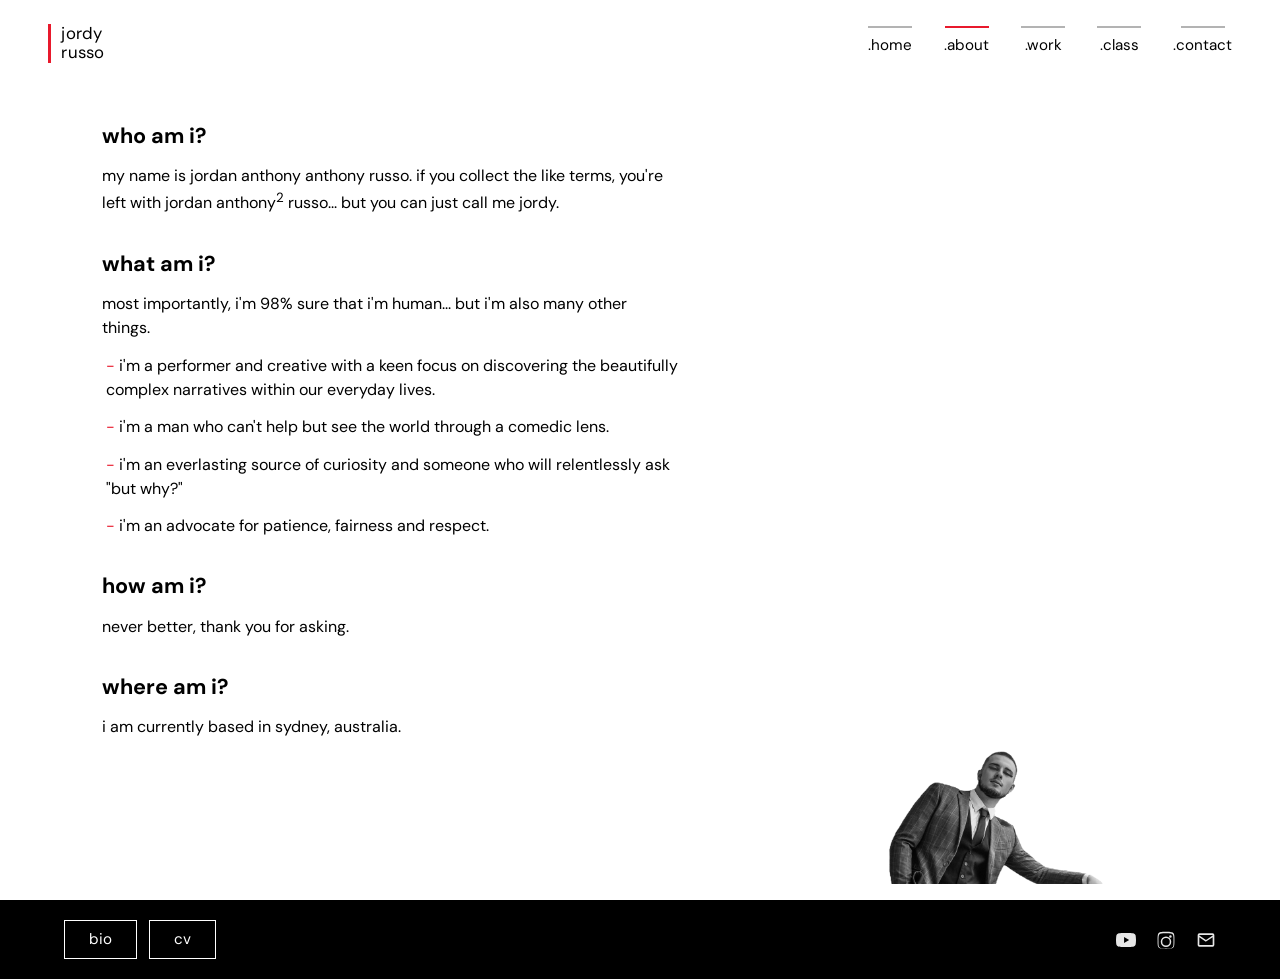
==== about.html @ 9388f650 "Add static portfolio site for GitHub Pages. Migrates the Wix site to plain HTML/CSS with mailto cont" ====
<!DOCTYPE html>
<html lang="en">
<head>
  <meta charset="utf-8">
  <meta name="viewport" content="width=device-width, initial-scale=1">
  <title>.about | jordy.</title>
  <link rel="stylesheet" href="css/style.css">
</head>
<body>

  <header class="site-header">
    <a href="index.html" class="logo">
      <span class="logo-bar" aria-hidden="true"></span>
      <span class="logo-text"><span>jordy</span><span>russo</span></span>
    </a>
    <button class="nav-toggle" aria-label="Open menu" aria-expanded="false">
      <span></span><span></span><span></span>
    </button>
    <nav class="site-nav" aria-label="Site">
      <div class="nav-item">
        <a href="index.html" class="nav-link">.home</a>
      </div>
      <div class="nav-item">
        <a href="about.html" class="nav-link is-active">.about</a>
      </div>
      <div class="nav-item">
        <a href="performance.html" class="nav-link">.work</a>
        <div class="nav-dropdown">
          <a href="performance.html">.performance</a>
          <a href="creative.html">.creative</a>
          <a href="creative-sessions.html">.creative_sessions</a>
        </div>
      </div>
      <div class="nav-item">
        <a href="open-class.html" class="nav-link">.class</a>
        <div class="nav-dropdown">
          <a href="open-class.html">.open_class</a>
          <a href="bookings.html">.bookings</a>
        </div>
      </div>
      <div class="nav-item">
        <a href="contact.html" class="nav-link">.contact</a>
      </div>
    </nav>
  </header>

  <main class="page-content page-about">
    <div class="prose">
      <h2 class="section-heading">who am i?</h2>
      <p>my name is jordan anthony anthony russo. if you collect the like terms, you're left with jordan anthony<sup>2</sup> russo... but you can just call me jordy.</p>

      <h2 class="section-heading">what am i?</h2>
      <p>most importantly, i'm 98% sure that i'm human... but i'm also many other things.</p>
      <ul>
        <li><span class="dash">-</span> i'm a performer and creative with a keen focus on discovering the beautifully complex narratives within our everyday lives.</li>
        <li><span class="dash">-</span> i'm a man who can't help but see the world through a comedic lens.</li>
        <li><span class="dash">-</span> i'm an everlasting source of curiosity and someone who will relentlessly ask "but why?"</li>
        <li><span class="dash">-</span> i'm an advocate for patience, fairness and respect.</li>
      </ul>

      <h2 class="section-heading">how am i?</h2>
      <p>never better, thank you for asking.</p>

      <h2 class="section-heading">where am i?</h2>
      <p>i am currently based in sydney, australia.</p>
    </div>
    <figure class="about-portrait">
      <img src="assets/images/about-portrait.png" alt="jordy russo portrait">
    </figure>
  </main>

  <footer class="site-footer">
    <div class="footer-docs">
      <a href="assets/docs/bio.pdf" target="_blank" rel="noopener noreferrer">bio</a>
      <a href="assets/docs/cv.pdf" target="_blank" rel="noopener noreferrer">cv</a>
    </div>
    <div class="footer-social">
      <a href="https://www.youtube.com/channel/UCsoj8y4l9NcAaMmlGhYrv4Q" target="_blank" rel="noopener noreferrer" aria-label="YouTube">
        <svg viewBox="0 0 24 24" aria-hidden="true"><path d="M23.5 6.2a3 3 0 0 0-2.1-2.1C19.5 3.5 12 3.5 12 3.5s-7.5 0-9.4.6A3 3 0 0 0 .5 6.2 31.5 31.5 0 0 0 0 12a31.5 31.5 0 0 0 .5 5.8 3 3 0 0 0 2.1 2.1c1.9.6 9.4.6 9.4.6s7.5 0 9.4-.6a3 3 0 0 0 2.1-2.1A31.5 31.5 0 0 0 24 12a31.5 31.5 0 0 0-.5-5.8zM9.7 15.5V8.5L15.8 12l-6.1 3.5z"/></svg>
      </a>
      <a href="https://www.instagram.com/bigmacbigz/" target="_blank" rel="noopener noreferrer" aria-label="Instagram">
        <svg viewBox="0 0 24 24" aria-hidden="true"><path d="M12 2.2c3.2 0 3.6 0 4.9.1 1.2.1 1.9.3 2.3.4.6.2 1 .5 1.5.9s.7.9.9 1.5c.2.4.4 1.1.4 2.3.1 1.3.1 1.7.1 4.9s0 3.6-.1 4.9c-.1 1.2-.3 1.9-.4 2.3-.2.6-.5 1-.9 1.5s-.9.7-1.5.9c-.4.2-1.1.4-2.3.4-1.3.1-1.7.1-4.9.1s-3.6 0-4.9-.1c-1.2-.1-1.9-.3-2.3-.4-.6-.2-1-.5-1.5-.9s-.7-.9-.9-1.5c-.2-.4-.4-1.1-.4-2.3-.1-1.3-.1-1.7-.1-4.9s0-3.6.1-4.9c.1-1.2.3-1.9.4-2.3.2-.6.5-1 .9-1.5s.9-.7 1.5-.9c.4-.2 1.1-.4 2.3-.4C8.4 2.2 8.8 2.2 12 2.2zm0 1.8c-3.1 0-3.5 0-4.7.1-1 .0-1.6.2-2 .4-.5.2-.8.4-1.1.7s-.5.7-.7 1.1c-.2.4-.4 1-.4 2-.1 1.2-.1 1.6-.1 4.7s0 3.5.1 4.7c0 1 .2 1.6.4 2 .2.5.4.8.7 1.1s.7.5 1.1.7c.4.2 1 .4 2 .4 1.2.1 1.6.1 4.7.1s3.5 0 4.7-.1c1 0 1.6-.2 2-.4.5-.2.8-.4 1.1-.7s.5-.7.7-1.1c.2-.4.4-1 .4-2 .1-1.2.1-1.6.1-4.7s0-3.5-.1-4.7c0-1-.2-1.6-.4-2-.2-.5-.4-.8-.7-1.1s-.7-.5-1.1-.7c-.4-.2-1-.4-2-.4-1.2-.1-1.6-.1-4.7-.1zm0 3.7a6.3 6.3 0 1 1 0 12.6 6.3 6.3 0 0 1 0-12.6zm0 1.8a4.5 4.5 0 1 0 0 9 4.5 4.5 0 0 0 0-9zm5.3-3.3a1.5 1.5 0 1 1 0 3 1.5 1.5 0 0 1 0-3z"/></svg>
      </a>
      <a href="mailto:hitherejordy@gmail.com?subject=cue%20dm%20slide..." aria-label="Email">
        <svg viewBox="0 0 24 24" aria-hidden="true"><path d="M20 4H4a2 2 0 0 0-2 2v12a2 2 0 0 0 2 2h16a2 2 0 0 0 2-2V6a2 2 0 0 0-2-2zm0 2v.5l-8 5.5-8-5.5V6h16zM4 18V8.8l7.4 5.1c.2.1.4.1.6 0L20 8.8V18H4z"/></svg>
      </a>
    </div>
  </footer>

  <script src="js/nav.js"></script>
</body>
</html>
---- css/style.css ----
@import url("https://fonts.googleapis.com/css2?family=DM+Sans:ital,opsz,wght@0,9..40,300;0,9..40,400;0,9..40,500;0,9..40,700;1,9..40,400&display=swap");

:root {
  --red: #e8192c;
  --black: #000;
  --white: #fff;
  --gray: #b3b3b3;
  --font: "DM Sans", "Helvetica Neue", Arial, sans-serif;
  --header-h: 5.5rem;
}

*,
*::before,
*::after {
  box-sizing: border-box;
}

html {
  font-size: 16px;
  scroll-behavior: smooth;
}

body {
  margin: 0;
  font-family: var(--font);
  font-weight: 400;
  color: var(--black);
  background: var(--white);
  line-height: 1.5;
  text-transform: lowercase;
}

a {
  color: inherit;
  text-decoration: none;
}

img {
  display: block;
  max-width: 100%;
  height: auto;
}

ul {
  margin: 0;
  padding: 0;
  list-style: none;
}

/* header */

.site-header {
  position: fixed;
  top: 0;
  left: 0;
  right: 0;
  z-index: 100;
  display: flex;
  align-items: flex-start;
  justify-content: space-between;
  padding: 1.5rem clamp(1.25rem, 4vw, 3rem);
  pointer-events: none;
}

.site-header > * {
  pointer-events: auto;
}

.logo {
  display: flex;
  align-items: stretch;
  gap: 0.65rem;
  font-size: 1.05rem;
  font-weight: 400;
  line-height: 1.15;
  letter-spacing: 0.01em;
}

.logo-bar {
  width: 3px;
  background: var(--red);
  flex-shrink: 0;
}

.logo-text {
  display: flex;
  flex-direction: column;
}

.nav-toggle {
  display: none;
  background: none;
  border: none;
  padding: 0.25rem;
  cursor: pointer;
  color: var(--black);
}

.nav-toggle span {
  display: block;
  width: 1.5rem;
  height: 2px;
  background: currentColor;
  margin: 5px 0;
}

.site-nav {
  display: flex;
  align-items: flex-start;
  gap: clamp(1rem, 2.5vw, 2rem);
}

.nav-item {
  position: relative;
}

.nav-link {
  display: flex;
  flex-direction: column;
  align-items: center;
  gap: 0.35rem;
  font-size: 0.95rem;
  padding-top: 0.15rem;
}

.nav-link::before {
  content: "";
  width: 2.75rem;
  height: 2px;
  background: var(--gray);
  transition: background 0.2s;
}

.nav-link:hover::before,
.nav-link.is-active::before,
.nav-item:hover > .nav-link::before {
  background: var(--red);
}

.nav-dropdown {
  position: absolute;
  top: calc(100% + 0.5rem);
  left: 50%;
  transform: translateX(-50%);
  min-width: 11rem;
  background: var(--white);
  border: 1px solid #eee;
  padding: 0.5rem 0;
  opacity: 0;
  visibility: hidden;
  transition: opacity 0.15s, visibility 0.15s;
}

.nav-item:hover .nav-dropdown,
.nav-item:focus-within .nav-dropdown {
  opacity: 1;
  visibility: visible;
}

.nav-dropdown a {
  display: block;
  padding: 0.4rem 1.25rem;
  font-size: 0.9rem;
  white-space: nowrap;
}

.nav-dropdown a:hover {
  color: var(--red);
}

/* home */

.page-home {
  min-height: 100vh;
  position: relative;
  overflow: hidden;
}

.home-hero {
  position: absolute;
  inset: 0;
}

.home-hero img {
  width: 100%;
  height: 100%;
  object-fit: cover;
  object-position: 35% center;
}

.home-overlay {
  position: relative;
  z-index: 1;
  min-height: 100vh;
  display: grid;
  grid-template-columns: 1fr auto;
  align-items: center;
  padding: calc(var(--header-h) + 2rem) clamp(1.5rem, 6vw, 5rem) 3rem;
  gap: 2rem;
}

.home-taglines {
  justify-self: center;
  font-size: clamp(1.5rem, 3.5vw, 2.35rem);
  font-weight: 400;
  line-height: 1.55;
}

.home-taglines a {
  display: block;
  transition: color 0.2s;
}

.home-taglines a:hover {
  color: var(--red);
}

.home-taglines .dash {
  color: var(--red);
}

.home-social {
  display: flex;
  flex-direction: column;
  gap: 1rem;
  align-self: center;
}

.home-social a {
  width: 1.5rem;
  height: 1.5rem;
  opacity: 0.85;
  transition: opacity 0.2s;
}

.home-social a:hover {
  opacity: 1;
}

.home-social svg {
  width: 100%;
  height: 100%;
  fill: currentColor;
}

/* content pages */

.page-content {
  padding: calc(var(--header-h) + 2rem) clamp(1.5rem, 8vw, 7rem) 6rem;
  min-height: 100vh;
}

.page-content--narrow {
  max-width: 42rem;
}

.page-title {
  font-size: clamp(1.75rem, 4vw, 2.5rem);
  font-weight: 500;
  margin: 0 0 1.5rem;
}

.page-title .dot {
  color: var(--red);
}

.section-heading {
  font-size: 1.35rem;
  font-weight: 700;
  margin: 2rem 0 0.75rem;
}

.section-heading:first-child {
  margin-top: 0;
}

.prose p,
.prose li {
  margin: 0 0 0.85rem;
  font-size: 1rem;
  max-width: 36rem;
}

.prose ul {
  margin-bottom: 1rem;
}

.prose li {
  padding-left: 0.25rem;
}

.prose .dash {
  color: var(--red);
}

.prose a.email-link {
  color: var(--red);
  border-bottom: 1px solid var(--red);
  transition: opacity 0.2s;
}

.prose a.email-link:hover {
  opacity: 0.75;
}

/* about */

.page-about {
  display: grid;
  grid-template-columns: 1fr minmax(220px, 38%);
  gap: clamp(1.5rem, 4vw, 3rem);
  align-items: start;
  padding-bottom: 5rem;
}

.about-portrait {
  align-self: end;
  margin-bottom: -4rem;
}

.about-portrait img {
  width: 100%;
  filter: grayscale(100%);
}

/* footer */

.site-footer {
  background: var(--black);
  color: var(--white);
  padding: 1.25rem clamp(1.5rem, 6vw, 4rem);
  display: flex;
  align-items: center;
  justify-content: space-between;
  gap: 1.5rem;
  flex-wrap: wrap;
  position: relative;
  z-index: 2;
}

.footer-docs {
  display: flex;
  gap: 0.75rem;
}

.footer-docs a {
  border: 1px solid var(--white);
  padding: 0.45rem 1.5rem;
  font-size: 0.95rem;
  transition: background 0.2s, color 0.2s;
}

.footer-docs a:hover {
  background: var(--white);
  color: var(--black);
}

.footer-social {
  display: flex;
  gap: 1.25rem;
  align-items: center;
}

.footer-social a {
  display: flex;
  align-items: center;
  gap: 0.35rem;
  font-size: 0.9rem;
  opacity: 0.9;
  transition: opacity 0.2s;
}

.footer-social a:hover {
  opacity: 1;
}

.footer-social svg {
  width: 1.25rem;
  height: 1.25rem;
  fill: currentColor;
}

/* video grid */

.season-heading {
  font-size: 1.15rem;
  font-weight: 500;
  margin: 2.5rem 0 1rem;
  padding-top: 1.5rem;
  border-top: 1px solid #e5e5e5;
}

.season-heading:first-of-type {
  border-top: none;
  padding-top: 0;
  margin-top: 1rem;
}

.video-grid {
  display: grid;
  grid-template-columns: repeat(auto-fill, minmax(280px, 1fr));
  gap: 1.5rem;
}

.video-card h3 {
  font-size: 0.95rem;
  font-weight: 400;
  margin: 0.65rem 0 0;
}

.video-embed {
  position: relative;
  padding-bottom: 56.25%;
  height: 0;
  overflow: hidden;
  background: #111;
}

.video-embed iframe {
  position: absolute;
  inset: 0;
  width: 100%;
  height: 100%;
  border: 0;
}

/* contact */

.contact-intro {
  font-size: clamp(1.1rem, 2.5vw, 1.35rem);
  line-height: 1.7;
  margin-bottom: 2rem;
}

.contact-email {
  display: inline-block;
  font-size: 1.15rem;
  color: var(--red);
  border-bottom: 2px solid var(--red);
  padding-bottom: 0.15rem;
  transition: opacity 0.2s;
}

.contact-email:hover {
  opacity: 0.75;
}

/* mobile */

@media (max-width: 768px) {
  .nav-toggle {
    display: block;
  }

  .site-nav {
    position: fixed;
    top: 0;
    right: 0;
    bottom: 0;
    width: min(18rem, 85vw);
    background: var(--white);
    flex-direction: column;
    align-items: stretch;
    padding: 5rem 1.5rem 2rem;
    gap: 0;
    transform: translateX(100%);
    transition: transform 0.25s ease;
    box-shadow: -4px 0 24px rgba(0, 0, 0, 0.08);
    overflow-y: auto;
  }

  .site-nav.is-open {
    transform: translateX(0);
  }

  .nav-link {
    align-items: flex-start;
    padding: 0.85rem 0;
  }

  .nav-link::before {
    width: 2rem;
  }

  .nav-dropdown {
    position: static;
    transform: none;
    opacity: 1;
    visibility: visible;
    border: none;
    padding: 0 0 0.5rem 1rem;
    background: transparent;
  }

  .nav-dropdown a {
    padding: 0.35rem 0;
    color: #555;
  }

  .home-overlay {
    grid-template-columns: 1fr;
    align-content: end;
    padding-bottom: 5rem;
  }

  .home-taglines {
    justify-self: start;
  }

  .home-social {
    flex-direction: row;
    justify-self: start;
  }

  .page-about {
    grid-template-columns: 1fr;
  }

  .about-portrait {
    order: -1;
    margin-bottom: 0;
    max-width: 20rem;
  }
}
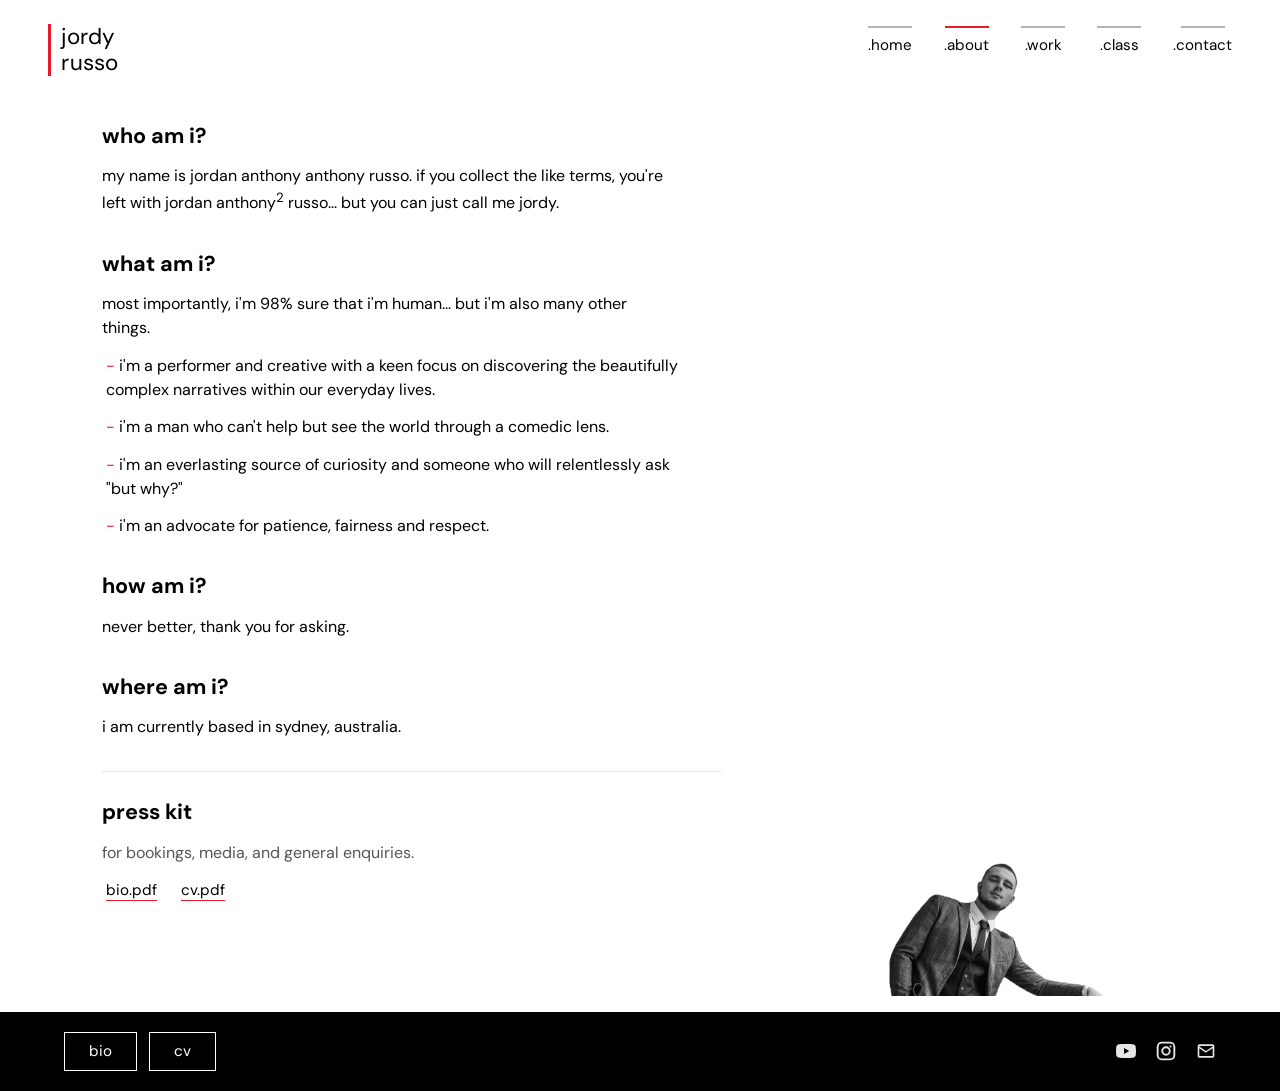
==== commit 90af8fa8: "updated home page design" ====
--- a/about.html
+++ b/about.html
@@ -1,12 +1,16 @@
 <!DOCTYPE html>
 <html lang="en">
+
 <head>
   <meta charset="utf-8">
   <meta name="viewport" content="width=device-width, initial-scale=1">
   <title>.about | jordy.</title>
   <link rel="stylesheet" href="css/style.css">
 </head>
+
 <body>
+
+  <div class="scroll-progress" aria-hidden="true"></div>
 
   <header class="site-header">
     <a href="index.html" class="logo">
@@ -18,28 +22,28 @@
     </button>
     <nav class="site-nav" aria-label="Site">
       <div class="nav-item">
-        <a href="index.html" class="nav-link">.home</a>
+        <a href="index.html" class="nav-link" data-tooltip="start here">.home</a>
       </div>
       <div class="nav-item">
-        <a href="about.html" class="nav-link is-active">.about</a>
+        <a href="about.html" class="nav-link is-active" data-tooltip="who is jordy?">.about</a>
       </div>
-      <div class="nav-item">
-        <a href="performance.html" class="nav-link">.work</a>
-        <div class="nav-dropdown">
+      <div class="nav-item nav-item--panel">
+        <a href="performance.html" class="nav-link nav-panel-trigger" data-tooltip="things i've made and done">.work</a>
+        <div class="nav-panel" role="group" aria-label="Work">
           <a href="performance.html">.performance</a>
           <a href="creative.html">.creative</a>
           <a href="creative-sessions.html">.creative_sessions</a>
         </div>
       </div>
-      <div class="nav-item">
-        <a href="open-class.html" class="nav-link">.class</a>
-        <div class="nav-dropdown">
+      <div class="nav-item nav-item--panel">
+        <a href="open-class.html" class="nav-link nav-panel-trigger" data-tooltip="learn and book">.class</a>
+        <div class="nav-panel" role="group" aria-label="Class">
           <a href="open-class.html">.open_class</a>
           <a href="bookings.html">.bookings</a>
         </div>
       </div>
       <div class="nav-item">
-        <a href="contact.html" class="nav-link">.contact</a>
+        <a href="contact.html" class="nav-link" data-tooltip="say hello">.contact</a>
       </div>
     </nav>
   </header>
@@ -47,14 +51,17 @@
   <main class="page-content page-about">
     <div class="prose">
       <h2 class="section-heading">who am i?</h2>
-      <p>my name is jordan anthony anthony russo. if you collect the like terms, you're left with jordan anthony<sup>2</sup> russo... but you can just call me jordy.</p>
+      <p>my name is jordan anthony anthony russo. if you collect the like terms, you're left with jordan
+        anthony<sup>2</sup> russo... but you can just call me jordy.</p>
 
       <h2 class="section-heading">what am i?</h2>
       <p>most importantly, i'm 98% sure that i'm human... but i'm also many other things.</p>
       <ul>
-        <li><span class="dash">-</span> i'm a performer and creative with a keen focus on discovering the beautifully complex narratives within our everyday lives.</li>
+        <li><span class="dash">-</span> i'm a performer and creative with a keen focus on discovering the beautifully
+          complex narratives within our everyday lives.</li>
         <li><span class="dash">-</span> i'm a man who can't help but see the world through a comedic lens.</li>
-        <li><span class="dash">-</span> i'm an everlasting source of curiosity and someone who will relentlessly ask "but why?"</li>
+        <li><span class="dash">-</span> i'm an everlasting source of curiosity and someone who will relentlessly ask
+          "but why?"</li>
         <li><span class="dash">-</span> i'm an advocate for patience, fairness and respect.</li>
       </ul>
 
@@ -63,6 +70,15 @@
 
       <h2 class="section-heading">where am i?</h2>
       <p>i am currently based in sydney, australia.</p>
+
+      <section class="press-kit">
+        <h2 class="section-heading">press kit</h2>
+        <p class="press-kit-lead">for bookings, media, and general enquiries.</p>
+        <ul class="press-kit-links">
+          <li><a href="assets/docs/bio.pdf" target="_blank" rel="noopener noreferrer">bio.pdf</a></li>
+          <li><a href="assets/docs/cv.pdf" target="_blank" rel="noopener noreferrer">cv.pdf</a></li>
+        </ul>
+      </section>
     </div>
     <figure class="about-portrait">
       <img src="assets/images/about-portrait.png" alt="jordy russo portrait">
@@ -75,18 +91,32 @@
       <a href="assets/docs/cv.pdf" target="_blank" rel="noopener noreferrer">cv</a>
     </div>
     <div class="footer-social">
-      <a href="https://www.youtube.com/channel/UCsoj8y4l9NcAaMmlGhYrv4Q" target="_blank" rel="noopener noreferrer" aria-label="YouTube">
-        <svg viewBox="0 0 24 24" aria-hidden="true"><path d="M23.5 6.2a3 3 0 0 0-2.1-2.1C19.5 3.5 12 3.5 12 3.5s-7.5 0-9.4.6A3 3 0 0 0 .5 6.2 31.5 31.5 0 0 0 0 12a31.5 31.5 0 0 0 .5 5.8 3 3 0 0 0 2.1 2.1c1.9.6 9.4.6 9.4.6s7.5 0 9.4-.6a3 3 0 0 0 2.1-2.1A31.5 31.5 0 0 0 24 12a31.5 31.5 0 0 0-.5-5.8zM9.7 15.5V8.5L15.8 12l-6.1 3.5z"/></svg>
+      <a href="https://www.youtube.com/channel/UCsoj8y4l9NcAaMmlGhYrv4Q" target="_blank" rel="noopener noreferrer"
+        aria-label="YouTube">
+        <svg viewBox="0 0 24 24" aria-hidden="true">
+          <path
+            d="M23.5 6.2a3 3 0 0 0-2.1-2.1C19.5 3.5 12 3.5 12 3.5s-7.5 0-9.4.6A3 3 0 0 0 .5 6.2 31.5 31.5 0 0 0 0 12a31.5 31.5 0 0 0 .5 5.8 3 3 0 0 0 2.1 2.1c1.9.6 9.4.6 9.4.6s7.5 0 9.4-.6a3 3 0 0 0 2.1-2.1A31.5 31.5 0 0 0 24 12a31.5 31.5 0 0 0-.5-5.8zM9.7 15.5V8.5L15.8 12l-6.1 3.5z" />
+        </svg>
       </a>
       <a href="https://www.instagram.com/bigmacbigz/" target="_blank" rel="noopener noreferrer" aria-label="Instagram">
-        <svg viewBox="0 0 24 24" aria-hidden="true"><path d="M12 2.2c3.2 0 3.6 0 4.9.1 1.2.1 1.9.3 2.3.4.6.2 1 .5 1.5.9s.7.9.9 1.5c.2.4.4 1.1.4 2.3.1 1.3.1 1.7.1 4.9s0 3.6-.1 4.9c-.1 1.2-.3 1.9-.4 2.3-.2.6-.5 1-.9 1.5s-.9.7-1.5.9c-.4.2-1.1.4-2.3.4-1.3.1-1.7.1-4.9.1s-3.6 0-4.9-.1c-1.2-.1-1.9-.3-2.3-.4-.6-.2-1-.5-1.5-.9s-.7-.9-.9-1.5c-.2-.4-.4-1.1-.4-2.3-.1-1.3-.1-1.7-.1-4.9s0-3.6.1-4.9c.1-1.2.3-1.9.4-2.3.2-.6.5-1 .9-1.5s.9-.7 1.5-.9c.4-.2 1.1-.4 2.3-.4C8.4 2.2 8.8 2.2 12 2.2zm0 1.8c-3.1 0-3.5 0-4.7.1-1 .0-1.6.2-2 .4-.5.2-.8.4-1.1.7s-.5.7-.7 1.1c-.2.4-.4 1-.4 2-.1 1.2-.1 1.6-.1 4.7s0 3.5.1 4.7c0 1 .2 1.6.4 2 .2.5.4.8.7 1.1s.7.5 1.1.7c.4.2 1 .4 2 .4 1.2.1 1.6.1 4.7.1s3.5 0 4.7-.1c1 0 1.6-.2 2-.4.5-.2.8-.4 1.1-.7s.5-.7.7-1.1c.2-.4.4-1 .4-2 .1-1.2.1-1.6.1-4.7s0-3.5-.1-4.7c0-1-.2-1.6-.4-2-.2-.5-.4-.8-.7-1.1s-.7-.5-1.1-.7c-.4-.2-1-.4-2-.4-1.2-.1-1.6-.1-4.7-.1zm0 3.7a6.3 6.3 0 1 1 0 12.6 6.3 6.3 0 0 1 0-12.6zm0 1.8a4.5 4.5 0 1 0 0 9 4.5 4.5 0 0 0 0-9zm5.3-3.3a1.5 1.5 0 1 1 0 3 1.5 1.5 0 0 1 0-3z"/></svg>
+        <svg class="icon-stroke" viewBox="0 0 24 24" aria-hidden="true">
+          <rect x="2" y="2" width="20" height="20" rx="5" ry="5" />
+          <circle cx="12" cy="12" r="4.5" />
+          <circle cx="17.5" cy="6.5" r="1.25" fill="currentColor" stroke="none" />
+        </svg>
       </a>
-      <a href="mailto:hitherejordy@gmail.com?subject=cue%20dm%20slide..." aria-label="Email">
-        <svg viewBox="0 0 24 24" aria-hidden="true"><path d="M20 4H4a2 2 0 0 0-2 2v12a2 2 0 0 0 2 2h16a2 2 0 0 0 2-2V6a2 2 0 0 0-2-2zm0 2v.5l-8 5.5-8-5.5V6h16zM4 18V8.8l7.4 5.1c.2.1.4.1.6 0L20 8.8V18H4z"/></svg>
+      <a href="mailto:hitherejordy@gmail.com?subject=cue%20dm%20slide" aria-label="Email"
+        title="hitherejordy@gmail.com">
+        <svg viewBox="0 0 24 24" aria-hidden="true">
+          <path
+            d="M20 4H4a2 2 0 0 0-2 2v12a2 2 0 0 0 2 2h16a2 2 0 0 0 2-2V6a2 2 0 0 0-2-2zm0 2v.5l-8 5.5-8-5.5V6h16zM4 18V8.8l7.4 5.1c.2.1.4.1.6 0L20 8.8V18H4z" />
+        </svg>
       </a>
     </div>
   </footer>
 
   <script src="js/nav.js"></script>
+  <script src="js/email.js"></script>
 </body>
-</html>
+
+</html>
--- a/css/style.css
+++ b/css/style.css
@@ -59,6 +59,7 @@
   align-items: flex-start;
   justify-content: space-between;
   padding: 1.5rem clamp(1.25rem, 4vw, 3rem);
+  background: var(--white);
   pointer-events: none;
 }
 
@@ -70,7 +71,7 @@
   display: flex;
   align-items: stretch;
   gap: 0.65rem;
-  font-size: 1.05rem;
+  font-size: 1.4rem;
   font-weight: 400;
   line-height: 1.15;
   letter-spacing: 0.01em;
@@ -133,44 +134,193 @@
 
 .nav-link:hover::before,
 .nav-link.is-active::before,
-.nav-item:hover > .nav-link::before {
+.nav-item:hover > .nav-link::before,
+.nav-item.is-expanded > .nav-link::before {
   background: var(--red);
 }
 
-.nav-dropdown {
-  position: absolute;
-  top: calc(100% + 0.5rem);
+.nav-link[data-tooltip] {
+  position: relative;
+}
+
+.nav-link[data-tooltip]::after {
+  content: attr(data-tooltip);
+  position: absolute;
+  bottom: calc(100% + 0.45rem);
   left: 50%;
   transform: translateX(-50%);
-  min-width: 11rem;
-  background: var(--white);
-  border: 1px solid #eee;
-  padding: 0.5rem 0;
+  font-size: 0.68rem;
+  letter-spacing: 0.02em;
+  color: #666;
+  white-space: nowrap;
+  opacity: 0;
+  pointer-events: none;
+  transition: opacity 0.15s ease;
+}
+
+.nav-link[data-tooltip]:hover::after,
+.nav-link[data-tooltip]:focus-visible::after {
+  opacity: 1;
+}
+
+.nav-panel {
+  position: absolute;
+  top: calc(100% + 0.35rem);
+  left: 50%;
+  transform: translateX(-50%) translateY(-6px);
+  min-width: 12.5rem;
+  background: var(--black);
+  color: var(--white);
+  padding: 0.35rem 0;
   opacity: 0;
   visibility: hidden;
-  transition: opacity 0.15s, visibility 0.15s;
-}
-
-.nav-item:hover .nav-dropdown,
-.nav-item:focus-within .nav-dropdown {
+  transition: opacity 0.2s ease, visibility 0.2s ease, transform 0.25s ease;
+  z-index: 110;
+}
+
+.nav-item--panel:hover .nav-panel,
+.nav-item--panel:focus-within .nav-panel,
+.nav-item--panel.is-expanded .nav-panel {
   opacity: 1;
   visibility: visible;
-}
-
-.nav-dropdown a {
+  transform: translateX(-50%) translateY(0);
+}
+
+.nav-panel a {
   display: block;
-  padding: 0.4rem 1.25rem;
+  padding: 0.5rem 1.25rem;
   font-size: 0.9rem;
   white-space: nowrap;
-}
-
-.nav-dropdown a:hover {
-  color: var(--red);
-}
-
-/* home */
+  transition: color 0.15s ease, background 0.15s ease;
+}
+
+.nav-panel a:hover {
+  color: var(--red);
+  background: rgba(255, 255, 255, 0.06);
+}
+
+.scroll-progress {
+  position: fixed;
+  left: 0;
+  top: 0;
+  width: 3px;
+  height: 0;
+  background: var(--red);
+  z-index: 200;
+  pointer-events: none;
+}
+
+.home-guide {
+  position: absolute;
+  z-index: 2;
+  left: var(--home-guide-left);
+  bottom: var(--home-guide-bottom);
+  margin: 0;
+  padding: 0 1.5rem 0 0;
+  max-width: var(--home-guide-max-width);
+  text-align: left;
+  pointer-events: auto;
+  opacity: 0;
+  visibility: hidden;
+  transition: opacity 0.4s ease, visibility 0.4s ease;
+}
+
+.home-guide.is-visible {
+  opacity: 1;
+  visibility: visible;
+}
+
+.home-guide[hidden] {
+  display: none !important;
+}
+
+.home-guide-list {
+  margin: 0;
+  padding: 0;
+  list-style: none;
+  display: flex;
+  flex-wrap: wrap;
+  align-items: baseline;
+  gap: var(--home-guide-gap);
+  font-size: var(--home-guide-font-size);
+  line-height: 1.45;
+  color: #555;
+}
+
+.home-guide-list li {
+  margin: 0;
+}
+
+.home-guide-list a {
+  color: var(--black);
+  border-bottom: 1px solid var(--red);
+  transition: color 0.15s ease;
+}
+
+.home-guide-list a:hover {
+  color: var(--red);
+}
+
+.home-guide-dismiss {
+  position: absolute;
+  top: 0;
+  right: 0;
+  background: none;
+  border: none;
+  font-size: 1.1rem;
+  line-height: 1;
+  cursor: pointer;
+  color: #bbb;
+  padding: 0.15rem;
+}
+
+.home-guide-dismiss:hover {
+  color: var(--red);
+}
+
+.page-404 .prose a {
+  color: var(--red);
+  border-bottom: 1px solid var(--red);
+}
+
+.creative-sessions-link {
+  display: inline-block;
+  margin-bottom: 1.5rem;
+  font-size: 0.95rem;
+  color: var(--red);
+  border-bottom: 1px solid var(--red);
+  transition: opacity 0.15s ease;
+}
+
+.creative-sessions-link:hover {
+  opacity: 0.75;
+}
+
+/* home — layout knobs: edit the variables on .page-home below */
+
+.page-home main {
+  position: relative;
+}
 
 .page-home {
+  /* taglines (- performer. / - creative. / - third thing.) */
+  --home-tag-x: 49.5%;
+  --home-tag-y: 28%;
+  --home-tag-font-size: clamp(1.8rem, 1.05vw, 0.88rem);
+
+  /* social icons (mail / YouTube / Instagram) */
+  --home-social-x: 91%;
+  --home-social-y: 40%;
+  --home-social-icon-size: 2rem;
+  --home-social-gap: 0.55rem;
+
+  /* helper (book / watch / curious) */
+  --home-guide-left: clamp(1.25rem, 4vw, 3rem);
+  --home-guide-bottom: clamp(1.25rem, 4vh, 2.5rem);
+  --home-guide-max-width: min(38rem, calc(100% - 2.5rem));
+  --home-guide-font-size: 0.76rem;
+  --home-guide-gap: 0.35rem 1.15rem;
+
   min-height: 100vh;
   position: relative;
   overflow: hidden;
@@ -179,6 +329,8 @@
 .home-hero {
   position: absolute;
   inset: 0;
+  z-index: 0;
+  pointer-events: none;
 }
 
 .home-hero img {
@@ -192,18 +344,19 @@
   position: relative;
   z-index: 1;
   min-height: 100vh;
-  display: grid;
-  grid-template-columns: 1fr auto;
-  align-items: center;
-  padding: calc(var(--header-h) + 2rem) clamp(1.5rem, 6vw, 5rem) 3rem;
-  gap: 2rem;
+  pointer-events: none;
 }
 
 .home-taglines {
-  justify-self: center;
-  font-size: clamp(1.5rem, 3.5vw, 2.35rem);
-  font-weight: 400;
-  line-height: 1.55;
+  position: absolute;
+  left: var(--home-tag-x);
+  top: var(--home-tag-y);
+  transform: translate(-50%, -50%);
+  z-index: 2;
+  font-size: var(--home-tag-font-size);
+  font-weight: 500;
+  line-height: 1.5;
+  pointer-events: auto;
 }
 
 .home-taglines a {
@@ -220,27 +373,42 @@
 }
 
 .home-social {
+  position: absolute;
+  left: var(--home-social-x);
+  top: var(--home-social-y);
+  transform: translateY(-50%);
   display: flex;
   flex-direction: column;
-  gap: 1rem;
-  align-self: center;
+  align-items: center;
+  gap: var(--home-social-gap);
+  z-index: 2;
+  pointer-events: auto;
 }
 
 .home-social a {
-  width: 1.5rem;
-  height: 1.5rem;
-  opacity: 0.85;
-  transition: opacity 0.2s;
+  width: var(--home-social-icon-size);
+  height: var(--home-social-icon-size);
+  color: var(--black);
+  transition: color 0.2s;
 }
 
 .home-social a:hover {
-  opacity: 1;
+  color: var(--red);
 }
 
 .home-social svg {
   width: 100%;
   height: 100%;
   fill: currentColor;
+}
+
+.home-social svg.icon-stroke,
+.footer-social svg.icon-stroke {
+  fill: none;
+  stroke: currentColor;
+  stroke-width: 2.25;
+  stroke-linecap: round;
+  stroke-linejoin: round;
 }
 
 /* content pages */
@@ -382,24 +550,62 @@
 
 /* video grid */
 
+.season-accordion {
+  margin: 0;
+  border: none;
+}
+
+.season-accordion + .season-accordion {
+  margin-top: 0.5rem;
+}
+
 .season-heading {
   font-size: 1.15rem;
   font-weight: 500;
   margin: 2.5rem 0 1rem;
   padding-top: 1.5rem;
   border-top: 1px solid #e5e5e5;
-}
-
-.season-heading:first-of-type {
+  list-style: none;
+  cursor: pointer;
+}
+
+.season-accordion:first-of-type .season-heading {
   border-top: none;
   padding-top: 0;
   margin-top: 1rem;
+}
+
+.season-heading::-webkit-details-marker {
+  display: none;
+}
+
+.season-heading::before {
+  content: "+";
+  display: inline-block;
+  width: 1rem;
+  margin-right: 0.35rem;
+  color: var(--red);
+  font-weight: 700;
+}
+
+.season-accordion[open] > .season-heading::before {
+  content: "−";
 }
 
 .video-grid {
   display: grid;
   grid-template-columns: repeat(auto-fill, minmax(280px, 1fr));
   gap: 1.5rem;
+  margin-bottom: 0.5rem;
+}
+
+.video-card {
+  border-bottom: 2px solid transparent;
+  transition: border-color 0.2s ease;
+}
+
+.video-card:hover {
+  border-bottom-color: var(--red);
 }
 
 .video-card h3 {
@@ -416,12 +622,167 @@
   background: #111;
 }
 
+.video-embed--featured {
+  margin-top: 0.75rem;
+}
+
 .video-embed iframe {
   position: absolute;
   inset: 0;
   width: 100%;
   height: 100%;
   border: 0;
+}
+
+.video-play {
+  position: absolute;
+  inset: 0;
+  width: 100%;
+  height: 100%;
+  padding: 0;
+  border: 0;
+  background: none;
+  cursor: pointer;
+}
+
+.video-play img {
+  position: absolute;
+  inset: 0;
+  width: 100%;
+  height: 100%;
+  object-fit: cover;
+  filter: grayscale(100%);
+  transition: filter 0.25s ease, opacity 0.25s ease;
+}
+
+.video-play::after {
+  content: "";
+  position: absolute;
+  left: 50%;
+  top: 50%;
+  transform: translate(-50%, -50%);
+  width: 0;
+  height: 0;
+  border-style: solid;
+  border-width: 0.55rem 0 0.55rem 0.95rem;
+  border-color: transparent transparent transparent var(--red);
+  pointer-events: none;
+}
+
+.video-card:hover .video-play img,
+.video-play:hover img,
+.video-play:focus-visible img {
+  filter: grayscale(0%);
+  opacity: 0.92;
+}
+
+.video-embed.is-playing .video-play {
+  display: none;
+}
+
+/* work showcase */
+
+.showreel {
+  margin-bottom: 1.5rem;
+}
+
+.showreel-intro {
+  margin: 0 0 0.75rem;
+  font-size: 0.95rem;
+  color: #444;
+  max-width: 36rem;
+}
+
+.credits-list {
+  margin: 0;
+  padding: 0;
+  list-style: none;
+  font-size: 0.92rem;
+  line-height: 1.55;
+}
+
+.credits-list li {
+  padding: 0.45rem 0;
+  border-bottom: 1px solid #eee;
+}
+
+.credit-project {
+  font-weight: 500;
+}
+
+.credit-year {
+  color: #888;
+}
+
+.testimonials {
+  margin-top: 2.5rem;
+  padding-top: 1.5rem;
+  border-top: 1px solid #e5e5e5;
+}
+
+.testimonial {
+  margin: 0 0 1.25rem;
+}
+
+.testimonial blockquote {
+  margin: 0 0 0.35rem;
+  font-size: 1rem;
+  line-height: 1.55;
+  font-style: italic;
+}
+
+.testimonial figcaption {
+  font-size: 0.82rem;
+  color: #666;
+}
+
+.class-info {
+  margin-top: 2rem;
+  padding-top: 1.5rem;
+  border-top: 1px solid #e5e5e5;
+}
+
+.class-info--tba p {
+  margin: 0;
+  font-size: 0.95rem;
+  color: #444;
+}
+
+.class-info--tba a {
+  color: var(--red);
+  border-bottom: 1px solid var(--red);
+}
+
+.press-kit {
+  margin-top: 2rem;
+  padding-top: 1.5rem;
+  border-top: 1px solid #e5e5e5;
+}
+
+.press-kit-lead {
+  margin: 0 0 0.75rem;
+  font-size: 0.92rem;
+  color: #555;
+}
+
+.press-kit-links {
+  margin: 0;
+  padding: 0;
+  list-style: none;
+  display: flex;
+  flex-wrap: wrap;
+  gap: 0.75rem 1.25rem;
+}
+
+.press-kit-links a {
+  color: var(--black);
+  border-bottom: 1px solid var(--red);
+  font-size: 0.95rem;
+  transition: color 0.15s ease;
+}
+
+.press-kit-links a:hover {
+  color: var(--red);
 }
 
 /* contact */
@@ -482,34 +843,66 @@
     width: 2rem;
   }
 
-  .nav-dropdown {
+  .nav-link[data-tooltip]::after {
+    display: none;
+  }
+
+  .nav-panel {
     position: static;
     transform: none;
+    max-height: 0;
+    overflow: hidden;
     opacity: 1;
     visibility: visible;
-    border: none;
-    padding: 0 0 0.5rem 1rem;
     background: transparent;
-  }
-
-  .nav-dropdown a {
+    color: inherit;
+    padding: 0 0 0 1rem;
+    transition: max-height 0.25s ease;
+  }
+
+  .nav-item--panel.is-expanded .nav-panel {
+    max-height: 10rem;
+  }
+
+  .nav-panel a {
     padding: 0.35rem 0;
     color: #555;
   }
 
+  .nav-panel a:hover {
+    background: transparent;
+  }
+
   .home-overlay {
-    grid-template-columns: 1fr;
-    align-content: end;
-    padding-bottom: 5rem;
-  }
-
-  .home-taglines {
-    justify-self: start;
+    min-height: 100svh;
+  }
+
+  .page-home {
+    --home-tag-x: 52%;
+    --home-tag-y: 27%;
+    --home-social-x: auto;
+    --home-social-y: 49%;
+    --home-tag-font-size: 0.72rem;
+    --home-social-icon-size: 1.15rem;
+    --home-guide-left: 1.25rem;
+    --home-guide-bottom: 1.25rem;
+    --home-guide-max-width: none;
+  }
+
+  .home-guide {
+    right: 1.25rem;
+    padding-right: 1.5rem;
   }
 
   .home-social {
-    flex-direction: row;
-    justify-self: start;
+    left: auto;
+    right: 5%;
+  }
+
+  .home-guide-list {
+    flex-direction: column;
+    align-items: flex-start;
+    gap: 0.2rem;
   }
 
   .page-about {
